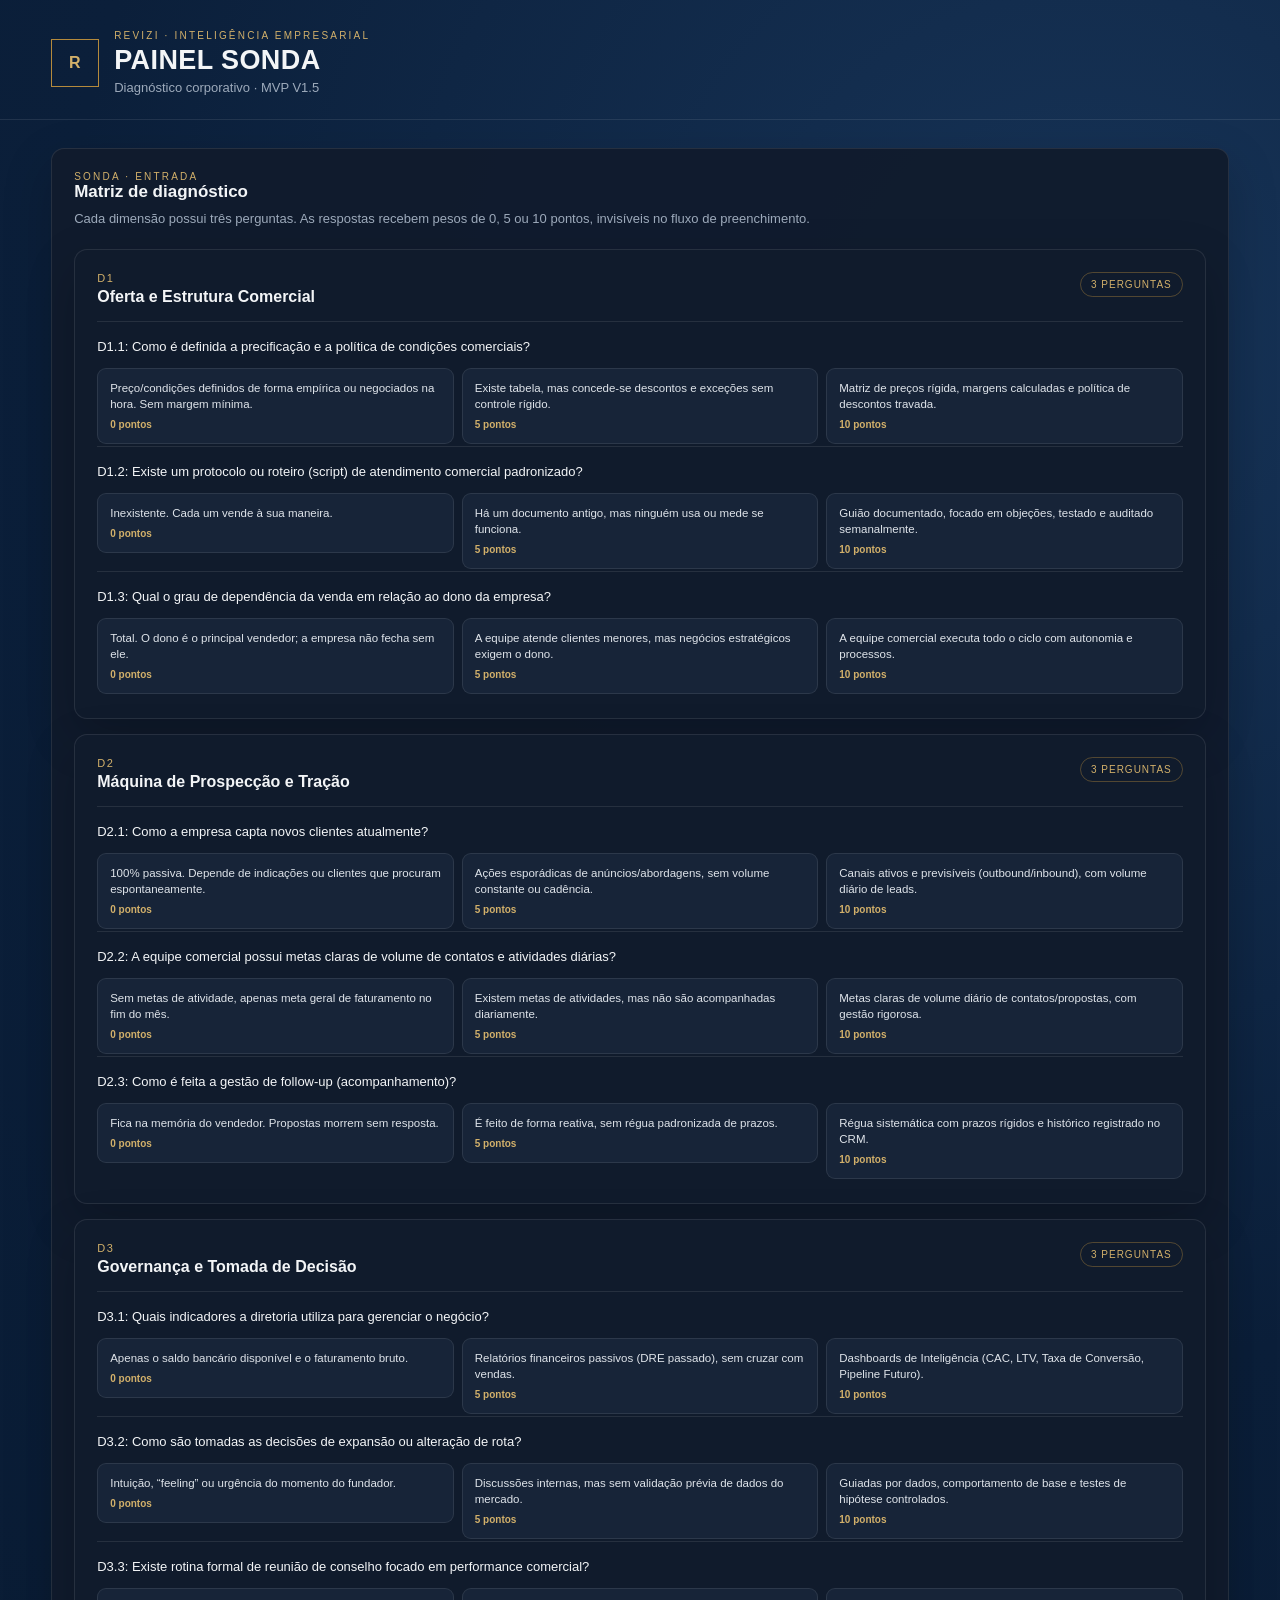
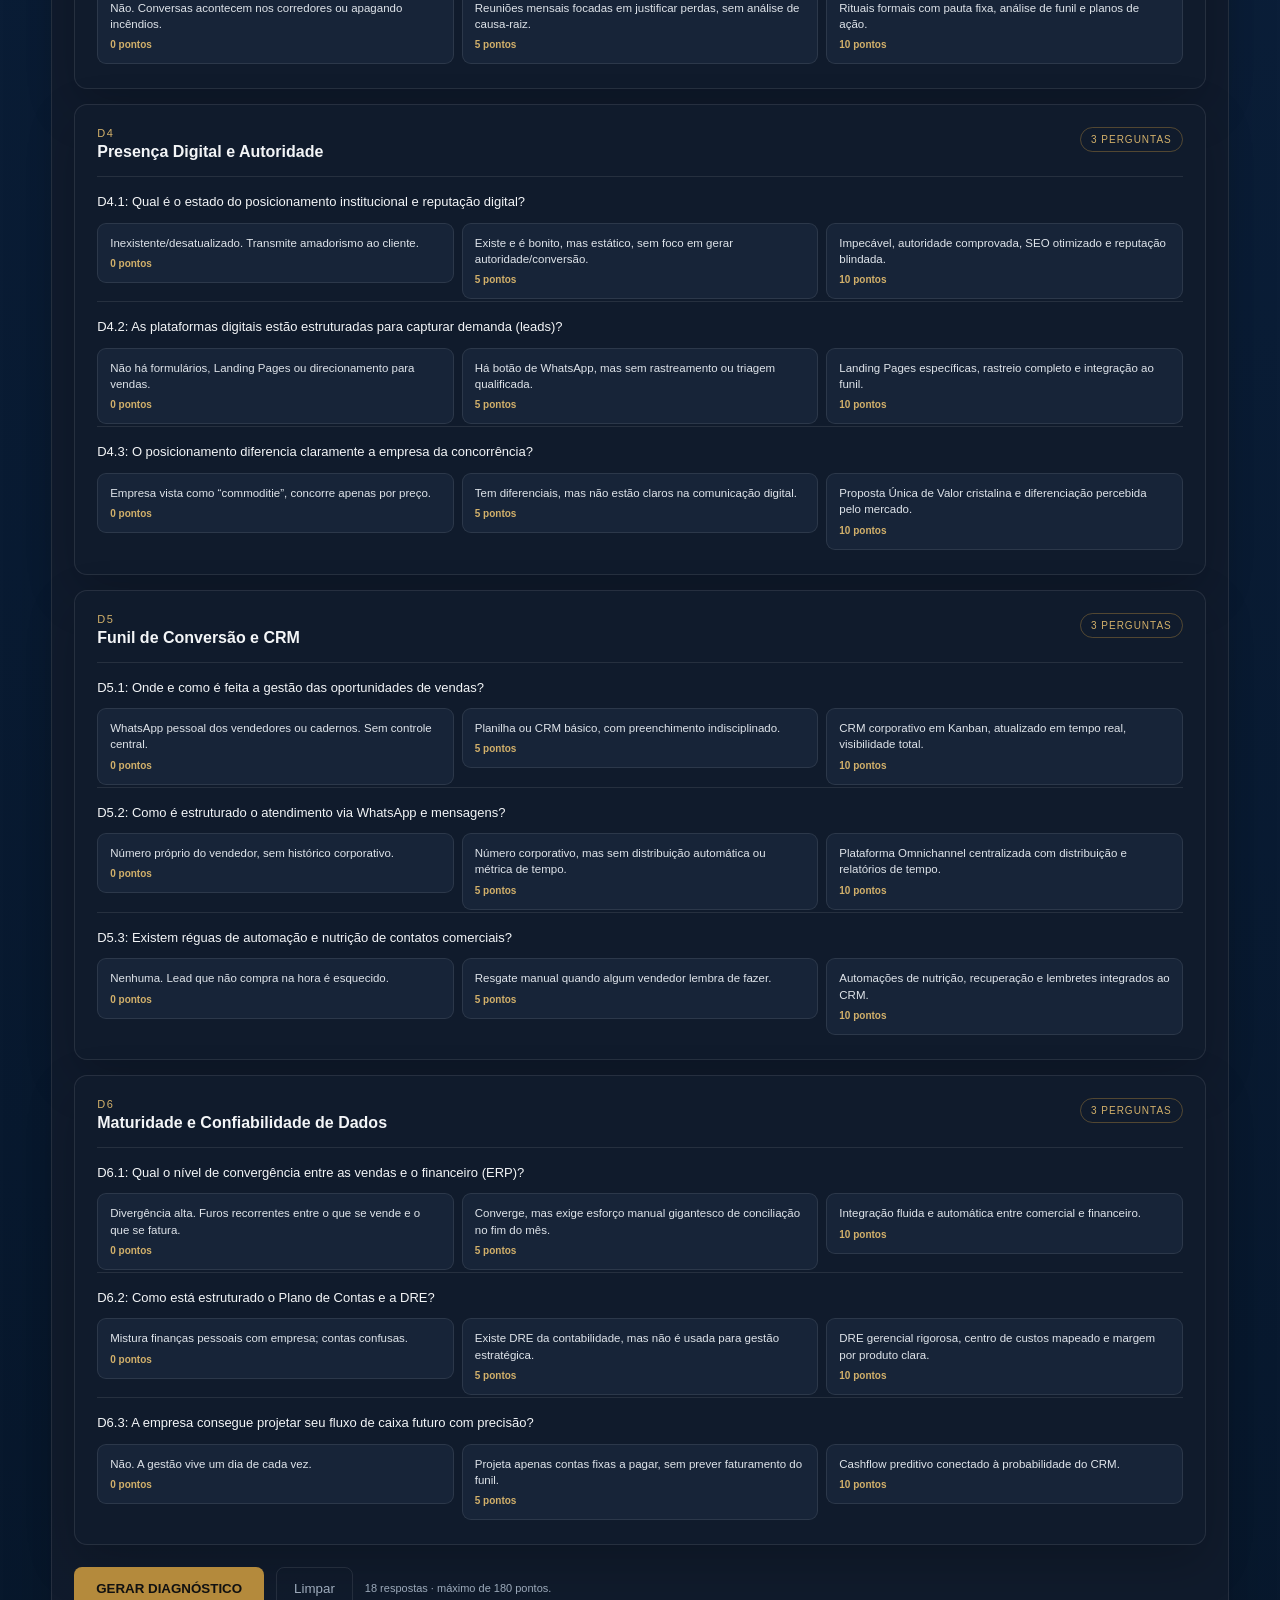
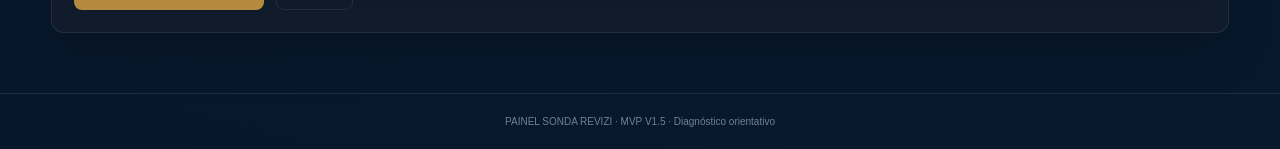
==== painel-sonda/index.html @ de38a180 "Add files via upload" ====
<!doctype html>
<html lang="pt-BR">
<head>
<meta charset="utf-8">
<meta name="viewport" content="width=device-width,initial-scale=1">
<title>PAINEL SONDA REVIZI — MVP V1.5</title>
<style>
:root{--bg:#0B1F3A;--deep:#07172B;--card:#111C2D;--card2:#172438;--gold:#B48A3C;--gold2:#D2B06A;--text:#F3F5F7;--muted:#9DAABB;--line:rgba(255,255,255,.09);--red:#D95C5C;--yellow:#D9AD45;--green:#52B788}
*{box-sizing:border-box}html{scroll-behavior:smooth}body{margin:0;min-height:100vh;background:radial-gradient(circle at 85% 10%,#173458 0,#0B1F3A 32%,#07172B 100%);color:var(--text);font-family:Inter,Roboto,Arial,sans-serif}
.wrap{width:min(1180px,92%);margin:auto}header{padding:30px 0 24px;border-bottom:1px solid var(--line)}
.brand{display:flex;align-items:center;gap:15px}.logo{width:48px;height:48px;border:1px solid var(--gold);display:grid;place-items:center;color:var(--gold2);font-weight:900;letter-spacing:1px}.kicker{font-size:10px;letter-spacing:2.2px;color:var(--gold2);text-transform:uppercase}h1{font-size:27px;letter-spacing:.4px;margin:4px 0}.sub{color:var(--muted);font-size:13px}
main{padding:28px 0 60px}.panel{background:rgba(17,28,45,.96);border:1px solid var(--line);border-radius:13px;padding:22px;box-shadow:0 18px 50px #0003}
.intro{color:var(--muted);font-size:13px;line-height:1.55;margin:7px 0 20px}.section-title{font-size:17px;margin:0 0 5px}
.questions{display:grid;gap:15px}.dimension{overflow:hidden}.dimhead{display:flex;justify-content:space-between;gap:10px;align-items:flex-start;margin-bottom:15px}.dimcode{color:var(--gold2);font-size:11px;letter-spacing:1.7px}.dimname{font-size:16px;font-weight:750;margin-top:4px}.q{border-top:1px solid var(--line);padding:16px 0 2px}.qtext{font-size:13px;line-height:1.45;margin-bottom:11px}.opts{display:grid;grid-template-columns:repeat(3,1fr);gap:8px}.opts input{display:none}.opts label{display:block;background:var(--card2);border:1px solid var(--line);border-radius:9px;padding:11px 12px;cursor:pointer;font-size:11.5px;line-height:1.4;color:#dfe4ea;transition:.15s}.opts label:hover{border-color:#b48a3c88;transform:translateY(-1px)}.opts input:checked+label{border-color:var(--gold);box-shadow:inset 0 0 0 1px var(--gold);background:#1c2b40}.points{display:block;color:var(--gold2);font-size:10px;margin-top:6px;font-weight:700}
.actions{display:flex;align-items:center;gap:12px;margin-top:22px}.primary{background:var(--gold);color:#111;border:0;border-radius:8px;padding:14px 22px;font-weight:850;cursor:pointer}.primary:hover{background:var(--gold2)}.secondary{background:transparent;color:var(--muted);border:1px solid var(--line);border-radius:8px;padding:13px 17px;cursor:pointer}.hint{color:var(--muted);font-size:11px}.error{display:none;color:#f29b9b;font-size:12px;margin-top:10px}
#dashboard{display:none}.dashboard-grid{display:grid;grid-template-columns:1fr 1fr;gap:16px}.wide{grid-column:1/-1}.badge{display:inline-block;padding:6px 10px;border:1px solid #b48a3c66;border-radius:999px;color:var(--gold2);font-size:10px;letter-spacing:1px;text-transform:uppercase}
.product{font-size:29px;font-weight:900;color:var(--gold2);margin:13px 0 8px}.message{font-size:13px;line-height:1.6;color:#dfe4ea}.alert{margin-top:14px;padding:13px;border-left:3px solid var(--gold);background:#b48a3c12;color:#e4e7eb;font-size:12px;line-height:1.55}
.radiography{display:grid;grid-template-columns:repeat(3,1fr);gap:10px;margin-top:15px}.rad{background:var(--card2);border:1px solid var(--line);border-radius:9px;padding:13px}.radtop{display:flex;justify-content:space-between;align-items:center}.radcode{font-weight:800;color:var(--gold2)}.score{font-size:12px;color:var(--muted)}.status{margin-top:8px;font-size:11px;font-weight:800}.status.red{color:var(--red)}.status.yellow{color:var(--yellow)}.status.green{color:var(--green)}
.capabilities{display:flex;flex-wrap:wrap;gap:9px;margin-top:15px}.pill{padding:9px 11px;border-radius:8px;background:#18263A;border:1px solid #b48a3c55;color:#e7ebef;font-size:12px}.empty{color:var(--muted);font-size:12px}
.validation h3{font-size:15px;margin:14px 0 7px}.radios{display:flex;gap:20px;margin:15px 0}.radio{font-size:13px}.forced{display:none;margin-top:12px}.forced.show{display:block}select,textarea{width:100%;background:#091729;color:var(--text);border:1px solid var(--line);border-radius:8px;padding:11px;font:inherit;font-size:12px}textarea{min-height:120px;resize:vertical;margin-top:8px}.label{font-size:11px;color:var(--muted)}.save{margin-top:14px;width:100%}
footer{text-align:center;border-top:1px solid var(--line);padding:22px;color:#718095;font-size:10px}
@media(max-width:850px){.dashboard-grid{grid-template-columns:1fr}.wide{grid-column:auto}.opts{grid-template-columns:1fr}.radiography{grid-template-columns:1fr}.actions{flex-wrap:wrap}}
@media print{body{background:#fff;color:#111}.panel{box-shadow:none;border:1px solid #ccc;background:#fff}.kicker,.dimcode,.product{color:#6d531f}.sub,.intro,.message,.hint,.score,.label{color:#555}header{border-color:#ccc}.dashboard-grid{grid-template-columns:1fr 1fr}.no-print{display:none!important}}
</style>
</head>
<body>
<header><div class="wrap"><div class="brand"><div class="logo">R</div><div><div class="kicker">REVIZI · Inteligência Empresarial</div><h1>PAINEL SONDA</h1><div class="sub">Diagnóstico corporativo · MVP V1.5</div></div></div></div></header>

<main class="wrap">
<section id="questionnaire" class="panel">
<div class="kicker">SONDA · Entrada</div>
<h2 class="section-title">Matriz de diagnóstico</h2>
<p class="intro">Cada dimensão possui três perguntas. As respostas recebem pesos de 0, 5 ou 10 pontos, invisíveis no fluxo de preenchimento.</p>
<div id="questions" class="questions"></div>
<div class="actions no-print">
<button id="generate" class="primary">GERAR DIAGNÓSTICO</button>
<button id="reset" class="secondary">Limpar</button>
<span class="hint">18 respostas · máximo de 180 pontos.</span>
</div>
<div id="error" class="error">Responda todas as 18 perguntas antes de gerar o diagnóstico.</div>
</section>

<section id="dashboard" aria-live="polite">
<div class="dashboard-grid">
<div class="panel wide">
<span class="badge">Dashboard do Sênior · Radiografia</span>
<div id="radiography" class="radiography"></div>
</div>

<div class="panel">
<span class="badge">Prescrição do Motor</span>
<div id="product" class="product"></div>
<div id="message" class="message"></div>
<div id="alert" class="alert" style="display:none"></div>
<h3 style="font-size:13px;margin:20px 0 8px">Capacidades mobilizadas</h3>
<div id="capabilities" class="capabilities"></div>
</div>

<div class="panel validation">
<span class="badge">Validação humana · Feedback</span>
<h3>Você aprova a prescrição sugerida pelo algoritmo?</h3>
<div class="radios">
<label class="radio"><input type="radio" name="validation" value="Aprovar"> Aprovar</label>
<label class="radio"><input type="radio" name="validation" value="Divergir"> Divergir / Alterar</label>
</div>
<div id="forced" class="forced">
<div class="label">Produto real definido pelo Sênior</div>
<select id="forcedProduct">
<option value="">Selecione...</option><option>REVIZI LASTRO</option><option>REVIZI PULSO</option><option>REVIZI VÉRTICE</option>
</select>
<div class="label" style="display:block;margin-top:12px">Justificativa Técnica da Divergência</div>
<textarea id="justification" placeholder="Justificativa Técnica da Divergência (Isso treinará as futuras versões da IA)..."></textarea>
</div>
<button id="save" class="primary save no-print">SALVAR DIAGNÓSTICO E GERAR RELATÓRIO</button>
<div id="saveStatus" class="hint" style="margin-top:9px"></div>
</div>

<div class="panel wide no-print">
<span class="badge">Próxima ação</span>
<div class="message" style="margin-top:12px">A SONDA é um pré-diagnóstico. A validação do Sênior permanece parte do processo decisório e registra o aprendizado para futuras versões.</div>
</div>
</div>
</section>
</main>
<footer>PAINEL SONDA REVIZI · MVP V1.5 · Diagnóstico orientativo</footer>

<script>
const data=[
{code:"D1",name:"Oferta e Estrutura Comercial",qs:[
["Como é definida a precificação e a política de condições comerciais?",["Preço/condições definidos de forma empírica ou negociados na hora. Sem margem mínima.",0],["Existe tabela, mas concede-se descontos e exceções sem controle rígido.",5],["Matriz de preços rígida, margens calculadas e política de descontos travada.",10]],
["Existe um protocolo ou roteiro (script) de atendimento comercial padronizado?",["Inexistente. Cada um vende à sua maneira.",0],["Há um documento antigo, mas ninguém usa ou mede se funciona.",5],["Guião documentado, focado em objeções, testado e auditado semanalmente.",10]],
["Qual o grau de dependência da venda em relação ao dono da empresa?",["Total. O dono é o principal vendedor; a empresa não fecha sem ele.",0],["A equipe atende clientes menores, mas negócios estratégicos exigem o dono.",5],["A equipe comercial executa todo o ciclo com autonomia e processos.",10]]
]},
{code:"D2",name:"Máquina de Prospecção e Tração",qs:[
["Como a empresa capta novos clientes atualmente?",["100% passiva. Depende de indicações ou clientes que procuram espontaneamente.",0],["Ações esporádicas de anúncios/abordagens, sem volume constante ou cadência.",5],["Canais ativos e previsíveis (outbound/inbound), com volume diário de leads.",10]],
["A equipe comercial possui metas claras de volume de contatos e atividades diárias?",["Sem metas de atividade, apenas meta geral de faturamento no fim do mês.",0],["Existem metas de atividades, mas não são acompanhadas diariamente.",5],["Metas claras de volume diário de contatos/propostas, com gestão rigorosa.",10]],
["Como é feita a gestão de follow-up (acompanhamento)?",["Fica na memória do vendedor. Propostas morrem sem resposta.",0],["É feito de forma reativa, sem régua padronizada de prazos.",5],["Régua sistemática com prazos rígidos e histórico registrado no CRM.",10]]
]},
{code:"D3",name:"Governança e Tomada de Decisão",qs:[
["Quais indicadores a diretoria utiliza para gerenciar o negócio?",["Apenas o saldo bancário disponível e o faturamento bruto.",0],["Relatórios financeiros passivos (DRE passado), sem cruzar com vendas.",5],["Dashboards de Inteligência (CAC, LTV, Taxa de Conversão, Pipeline Futuro).",10]],
["Como são tomadas as decisões de expansão ou alteração de rota?",["Intuição, “feeling” ou urgência do momento do fundador.",0],["Discussões internas, mas sem validação prévia de dados do mercado.",5],["Guiadas por dados, comportamento de base e testes de hipótese controlados.",10]],
["Existe rotina formal de reunião de conselho focado em performance comercial?",["Não. Conversas acontecem nos corredores ou apagando incêndios.",0],["Reuniões mensais focadas em justificar perdas, sem análise de causa-raiz.",5],["Rituais formais com pauta fixa, análise de funil e planos de ação.",10]]
]},
{code:"D4",name:"Presença Digital e Autoridade",qs:[
["Qual é o estado do posicionamento institucional e reputação digital?",["Inexistente/desatualizado. Transmite amadorismo ao cliente.",0],["Existe e é bonito, mas estático, sem foco em gerar autoridade/conversão.",5],["Impecável, autoridade comprovada, SEO otimizado e reputação blindada.",10]],
["As plataformas digitais estão estruturadas para capturar demanda (leads)?",["Não há formulários, Landing Pages ou direcionamento para vendas.",0],["Há botão de WhatsApp, mas sem rastreamento ou triagem qualificada.",5],["Landing Pages específicas, rastreio completo e integração ao funil.",10]],
["O posicionamento diferencia claramente a empresa da concorrência?",["Empresa vista como “commoditie”, concorre apenas por preço.",0],["Tem diferenciais, mas não estão claros na comunicação digital.",5],["Proposta Única de Valor cristalina e diferenciação percebida pelo mercado.",10]]
]},
{code:"D5",name:"Funil de Conversão e CRM",qs:[
["Onde e como é feita a gestão das oportunidades de vendas?",["WhatsApp pessoal dos vendedores ou cadernos. Sem controle central.",0],["Planilha ou CRM básico, com preenchimento indisciplinado.",5],["CRM corporativo em Kanban, atualizado em tempo real, visibilidade total.",10]],
["Como é estruturado o atendimento via WhatsApp e mensagens?",["Número próprio do vendedor, sem histórico corporativo.",0],["Número corporativo, mas sem distribuição automática ou métrica de tempo.",5],["Plataforma Omnichannel centralizada com distribuição e relatórios de tempo.",10]],
["Existem réguas de automação e nutrição de contatos comerciais?",["Nenhuma. Lead que não compra na hora é esquecido.",0],["Resgate manual quando algum vendedor lembra de fazer.",5],["Automações de nutrição, recuperação e lembretes integrados ao CRM.",10]]
]},
{code:"D6",name:"Maturidade e Confiabilidade de Dados",qs:[
["Qual o nível de convergência entre as vendas e o financeiro (ERP)?",["Divergência alta. Furos recorrentes entre o que se vende e o que se fatura.",0],["Converge, mas exige esforço manual gigantesco de conciliação no fim do mês.",5],["Integração fluida e automática entre comercial e financeiro.",10]],
["Como está estruturado o Plano de Contas e a DRE?",["Mistura finanças pessoais com empresa; contas confusas.",0],["Existe DRE da contabilidade, mas não é usada para gestão estratégica.",5],["DRE gerencial rigorosa, centro de custos mapeado e margem por produto clara.",10]],
["A empresa consegue projetar seu fluxo de caixa futuro com precisão?",["Não. A gestão vive um dia de cada vez.",0],["Projeta apenas contas fixas a pagar, sem prever faturamento do funil.",5],["Cashflow preditivo conectado à probabilidade do CRM.",10]]
]}
];

function renderQuestions(){
 const root=document.getElementById("questions");
 root.innerHTML=data.map(d=>`<div class="panel dimension"><div class="dimhead"><div><div class="dimcode">${d.code}</div><div class="dimname">${d.name}</div></div><span class="badge">3 perguntas</span></div>
 ${d.qs.map((q,i)=>`<div class="q"><div class="qtext">${d.code}.${i+1}: ${q[0]}</div><div class="opts">
 ${q.slice(1).map((o,j)=>{const id=d.code+"-"+i+"-"+j;return `<div><input id="${id}" type="radio" name="${d.code}-${i}" value="${o[1]}"><label for="${id}">${o[0]}<span class="points">${o[1]} pontos</span></label></div>`}).join("")}
 </div></div>`).join("")}</div>`).join("");
}
renderQuestions();

const stateLabel={red:"🔴 CRÍTICO",yellow:"🟡 DEFICIENTE",green:"🟢 VALIDADO"};
function selected(name){return document.querySelector(`input[name="${name}"]:checked`)?.value??null}
function scoreState(s){return s<=12?"red":s<=21?"yellow":"green"}
function calc(){
 const dims=[];
 for(const d of data){
   let total=0;
   for(let i=0;i<3;i++){const v=selected(`${d.code}-${i}`);if(v===null)return null;total+=Number(v)}
   dims.push({code:d.code,name:d.name,score:total,state:scoreState(total)})
 }
 const d1=dims[0].state,d2=dims[1].state,d3=dims[2].state;
 let product,message,alert="";
 if(d1==="red"||d1==="yellow"){product="REVIZI LASTRO";message="A prioridade é fortalecer a base estrutural da empresa antes de avançar para estágios superiores da jornada."}
 else if(d2==="red"||d2==="yellow"){product="REVIZI PULSO";message="A estrutura apresenta validação, mas existe necessidade de fortalecer tração e prospecção para sustentar o crescimento."}
 else if(d3==="red"||d3==="yellow"){product="REVIZI VÉRTICE";message="Oferta e tração apresentam validação, mas a governança e a qualidade da decisão exigem intervenção estratégica."}
 else{product="OPERAÇÃO VALIDADA (Alta Maturidade)";message="A empresa não necessita de intervenção estrutural (Lastro/Pulso/Vértice). Foco em implementação de tecnologia complementar ou M&A.";alert="Alta maturidade estrutural identificada. A atuação deve priorizar tecnologia complementar ou projetos avançados de Escala/M&A."}
 const capacidades=[];
 if(dims[3].state!=="green")capacidades.push("Presença Pro");
 if(dims[4].state!=="green")capacidades.push("NIVO");
 if(dims[5].state!=="green")capacidades.push("VERA");
 return {dims,product,message,alert,capacidades};
}
function renderResult(r){
 document.getElementById("radiography").innerHTML=r.dims.map(d=>`<div class="rad"><div class="radtop"><span class="radcode">${d.code}</span><span class="score">${d.score}/30</span></div><div class="status ${d.state}">${stateLabel[d.state]}</div></div>`).join("");
 document.getElementById("product").textContent=r.product;
 document.getElementById("message").textContent=r.message;
 const a=document.getElementById("alert");a.textContent=r.alert;a.style.display=r.alert?"block":"none";
 document.getElementById("capabilities").innerHTML=r.capacidades.length?r.capacidades.map(x=>`<span class="pill">↳ ${x}</span>`).join(""):`<span class="empty">Nenhuma capacidade extra obrigatória.</span>`;
}
document.getElementById("generate").onclick=()=>{
 const r=calc(),err=document.getElementById("error");
 if(!r){err.style.display="block";return}
 err.style.display="none";renderResult(r);document.getElementById("questionnaire").style.display="none";document.getElementById("dashboard").style.display="block";window.scrollTo({top:0,behavior:"smooth"});
};
document.getElementById("reset").onclick=()=>location.reload();
document.querySelectorAll('input[name="validation"]').forEach(x=>x.addEventListener("change",()=>{
 document.getElementById("forced").classList.toggle("show",x.value==="Divergir"&&x.checked);
}));
document.getElementById("save").onclick=()=>{
 const val=document.querySelector('input[name="validation"]:checked')?.value;
 if(!val){document.getElementById("saveStatus").textContent="Selecione Aprovar ou Divergir / Alterar.";return}
 if(val==="Divergir"&&(!document.getElementById("forcedProduct").value||!document.getElementById("justification").value.trim())){
   document.getElementById("saveStatus").textContent="Na divergência, informe o produto real e a justificativa técnica.";return
 }
 const r=calc();
 const report={dataHora:new Date().toISOString(),resultado:r,validacao:val,produtoForcado:val==="Divergir"?document.getElementById("forcedProduct").value:null,justificativa:val==="Divergir"?document.getElementById("justification").value.trim():null};
 const blob=new Blob([JSON.stringify(report,null,2)],{type:"application/json"});
 const a=document.createElement("a");a.href=URL.createObjectURL(blob);a.download="relatorio-sonda-revizi.json";a.click();URL.revokeObjectURL(a.href);
 document.getElementById("saveStatus").textContent="Diagnóstico salvo. Relatório JSON gerado com os dados e o feedback do Sênior.";
};
</script>
</body>
</html>
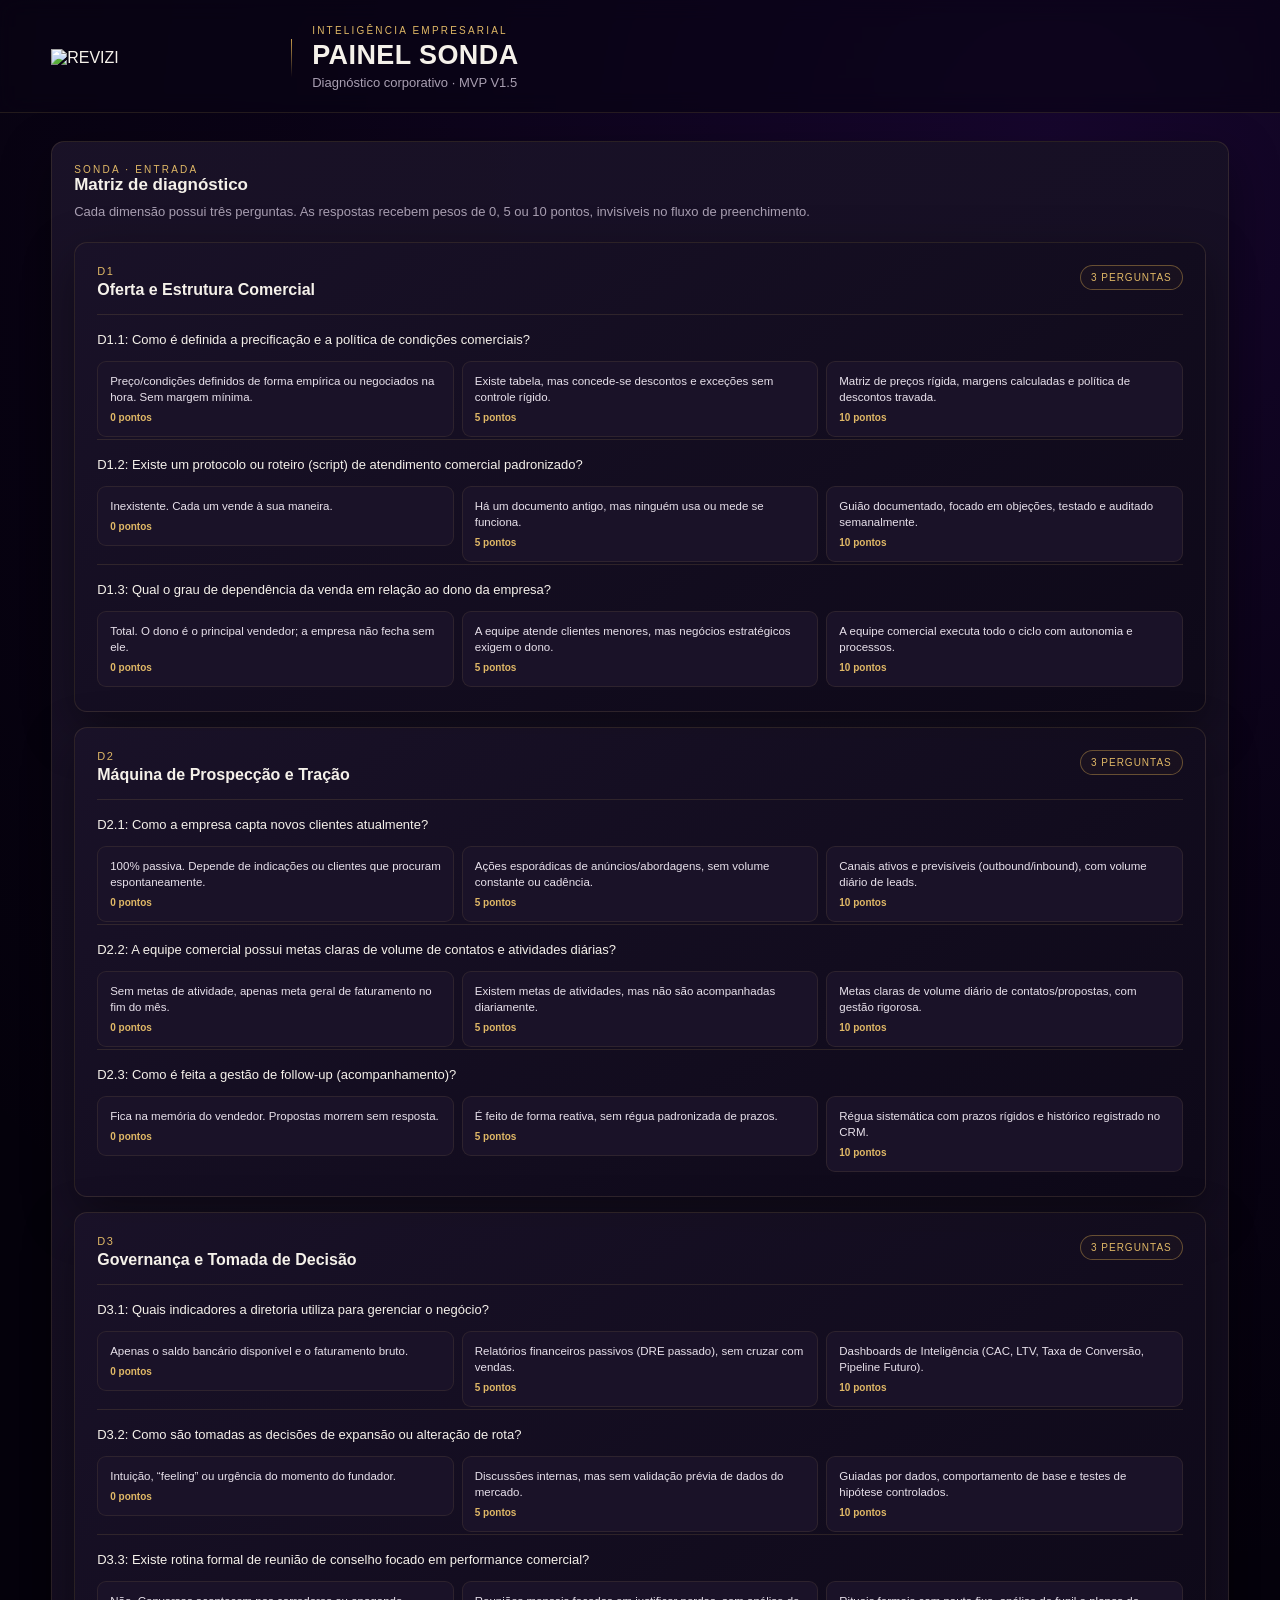
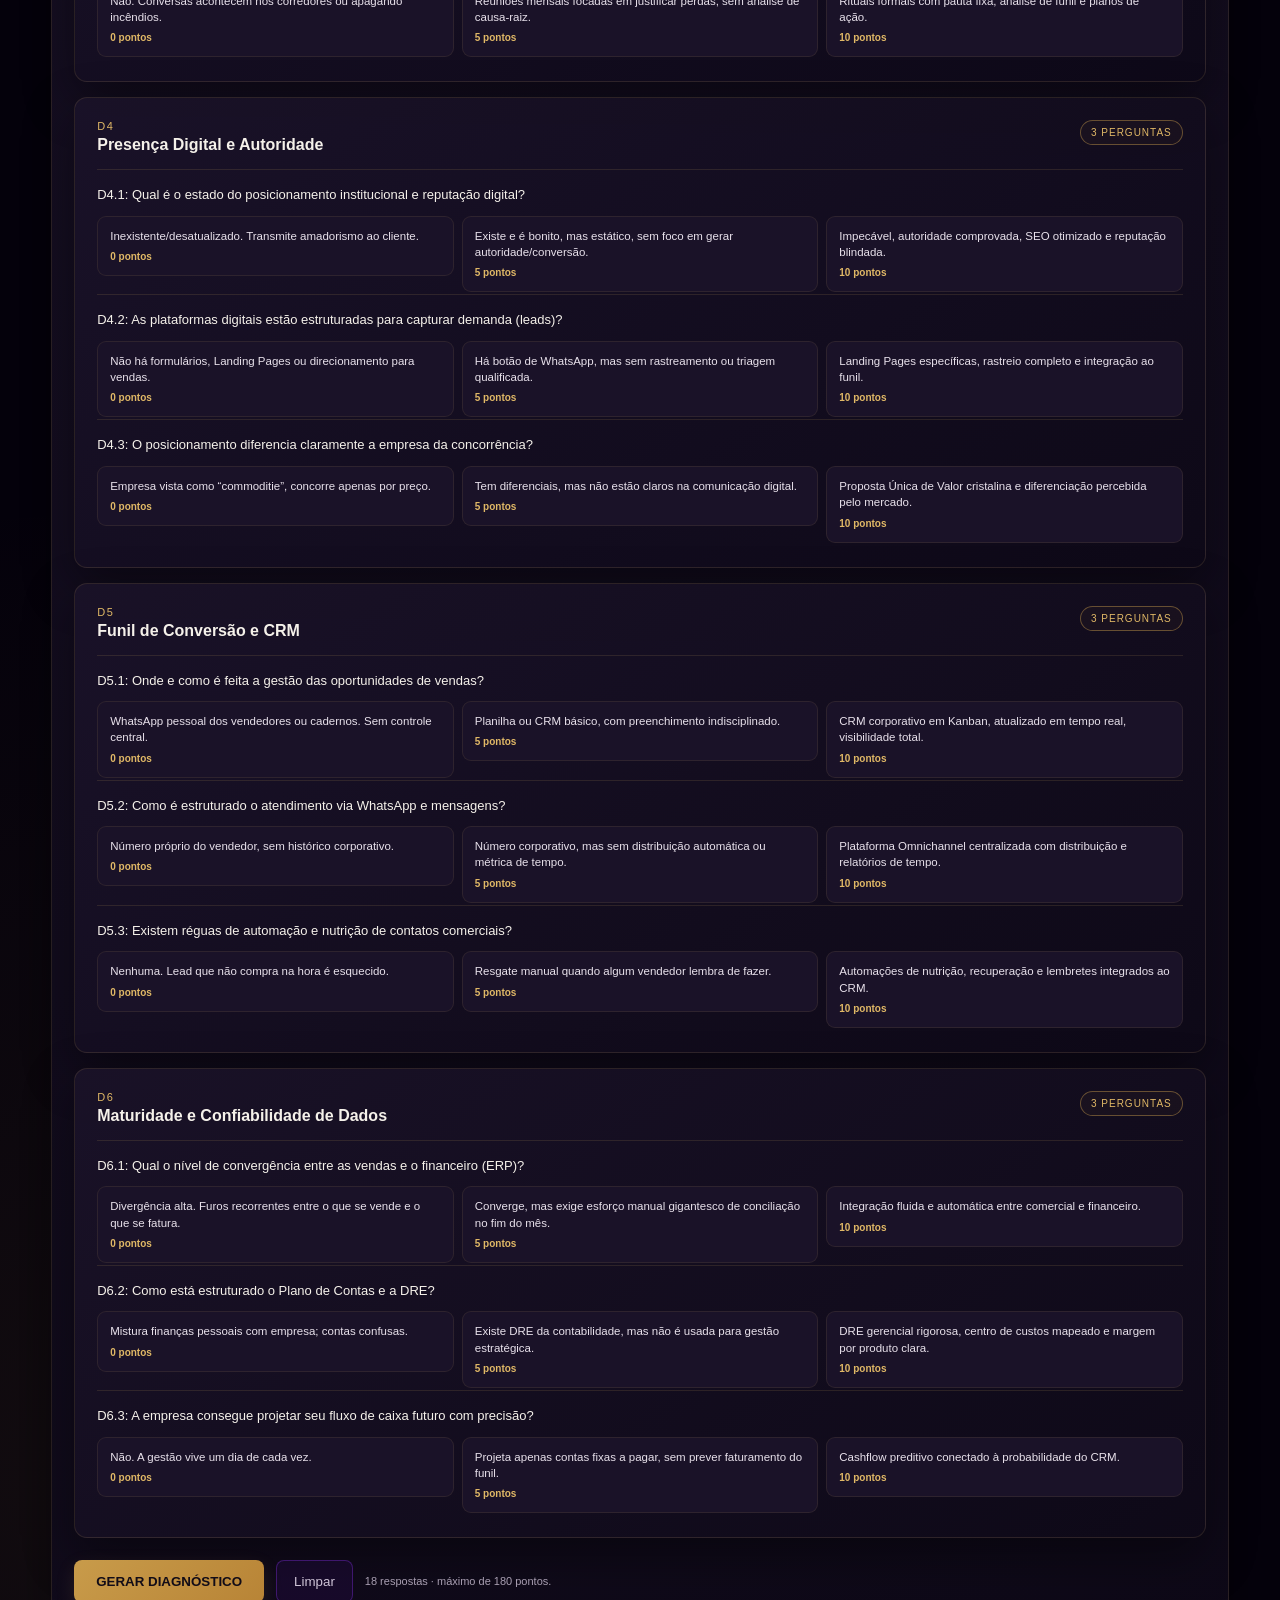
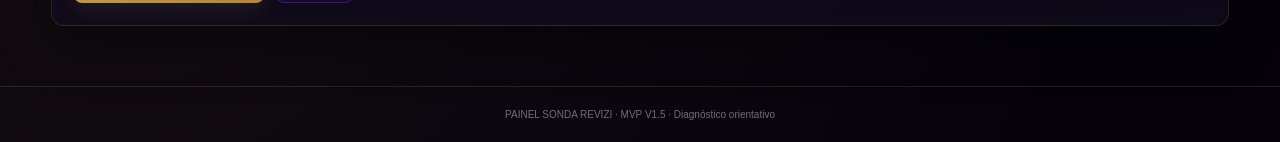
==== commit f0720f3d: "Add files via upload" ====
--- a/painel-sonda/index.html
+++ b/painel-sonda/index.html
@@ -5,26 +5,94 @@
 <meta name="viewport" content="width=device-width,initial-scale=1">
 <title>PAINEL SONDA REVIZI — MVP V1.5</title>
 <style>
-:root{--bg:#0B1F3A;--deep:#07172B;--card:#111C2D;--card2:#172438;--gold:#B48A3C;--gold2:#D2B06A;--text:#F3F5F7;--muted:#9DAABB;--line:rgba(255,255,255,.09);--red:#D95C5C;--yellow:#D9AD45;--green:#52B788}
-*{box-sizing:border-box}html{scroll-behavior:smooth}body{margin:0;min-height:100vh;background:radial-gradient(circle at 85% 10%,#173458 0,#0B1F3A 32%,#07172B 100%);color:var(--text);font-family:Inter,Roboto,Arial,sans-serif}
-.wrap{width:min(1180px,92%);margin:auto}header{padding:30px 0 24px;border-bottom:1px solid var(--line)}
-.brand{display:flex;align-items:center;gap:15px}.logo{width:48px;height:48px;border:1px solid var(--gold);display:grid;place-items:center;color:var(--gold2);font-weight:900;letter-spacing:1px}.kicker{font-size:10px;letter-spacing:2.2px;color:var(--gold2);text-transform:uppercase}h1{font-size:27px;letter-spacing:.4px;margin:4px 0}.sub{color:var(--muted);font-size:13px}
-main{padding:28px 0 60px}.panel{background:rgba(17,28,45,.96);border:1px solid var(--line);border-radius:13px;padding:22px;box-shadow:0 18px 50px #0003}
-.intro{color:var(--muted);font-size:13px;line-height:1.55;margin:7px 0 20px}.section-title{font-size:17px;margin:0 0 5px}
-.questions{display:grid;gap:15px}.dimension{overflow:hidden}.dimhead{display:flex;justify-content:space-between;gap:10px;align-items:flex-start;margin-bottom:15px}.dimcode{color:var(--gold2);font-size:11px;letter-spacing:1.7px}.dimname{font-size:16px;font-weight:750;margin-top:4px}.q{border-top:1px solid var(--line);padding:16px 0 2px}.qtext{font-size:13px;line-height:1.45;margin-bottom:11px}.opts{display:grid;grid-template-columns:repeat(3,1fr);gap:8px}.opts input{display:none}.opts label{display:block;background:var(--card2);border:1px solid var(--line);border-radius:9px;padding:11px 12px;cursor:pointer;font-size:11.5px;line-height:1.4;color:#dfe4ea;transition:.15s}.opts label:hover{border-color:#b48a3c88;transform:translateY(-1px)}.opts input:checked+label{border-color:var(--gold);box-shadow:inset 0 0 0 1px var(--gold);background:#1c2b40}.points{display:block;color:var(--gold2);font-size:10px;margin-top:6px;font-weight:700}
-.actions{display:flex;align-items:center;gap:12px;margin-top:22px}.primary{background:var(--gold);color:#111;border:0;border-radius:8px;padding:14px 22px;font-weight:850;cursor:pointer}.primary:hover{background:var(--gold2)}.secondary{background:transparent;color:var(--muted);border:1px solid var(--line);border-radius:8px;padding:13px 17px;cursor:pointer}.hint{color:var(--muted);font-size:11px}.error{display:none;color:#f29b9b;font-size:12px;margin-top:10px}
-#dashboard{display:none}.dashboard-grid{display:grid;grid-template-columns:1fr 1fr;gap:16px}.wide{grid-column:1/-1}.badge{display:inline-block;padding:6px 10px;border:1px solid #b48a3c66;border-radius:999px;color:var(--gold2);font-size:10px;letter-spacing:1px;text-transform:uppercase}
-.product{font-size:29px;font-weight:900;color:var(--gold2);margin:13px 0 8px}.message{font-size:13px;line-height:1.6;color:#dfe4ea}.alert{margin-top:14px;padding:13px;border-left:3px solid var(--gold);background:#b48a3c12;color:#e4e7eb;font-size:12px;line-height:1.55}
-.radiography{display:grid;grid-template-columns:repeat(3,1fr);gap:10px;margin-top:15px}.rad{background:var(--card2);border:1px solid var(--line);border-radius:9px;padding:13px}.radtop{display:flex;justify-content:space-between;align-items:center}.radcode{font-weight:800;color:var(--gold2)}.score{font-size:12px;color:var(--muted)}.status{margin-top:8px;font-size:11px;font-weight:800}.status.red{color:var(--red)}.status.yellow{color:var(--yellow)}.status.green{color:var(--green)}
-.capabilities{display:flex;flex-wrap:wrap;gap:9px;margin-top:15px}.pill{padding:9px 11px;border-radius:8px;background:#18263A;border:1px solid #b48a3c55;color:#e7ebef;font-size:12px}.empty{color:var(--muted);font-size:12px}
-.validation h3{font-size:15px;margin:14px 0 7px}.radios{display:flex;gap:20px;margin:15px 0}.radio{font-size:13px}.forced{display:none;margin-top:12px}.forced.show{display:block}select,textarea{width:100%;background:#091729;color:var(--text);border:1px solid var(--line);border-radius:8px;padding:11px;font:inherit;font-size:12px}textarea{min-height:120px;resize:vertical;margin-top:8px}.label{font-size:11px;color:var(--muted)}.save{margin-top:14px;width:100%}
-footer{text-align:center;border-top:1px solid var(--line);padding:22px;color:#718095;font-size:10px}
-@media(max-width:850px){.dashboard-grid{grid-template-columns:1fr}.wide{grid-column:auto}.opts{grid-template-columns:1fr}.radiography{grid-template-columns:1fr}.actions{flex-wrap:wrap}}
-@media print{body{background:#fff;color:#111}.panel{box-shadow:none;border:1px solid #ccc;background:#fff}.kicker,.dimcode,.product{color:#6d531f}.sub,.intro,.message,.hint,.score,.label{color:#555}header{border-color:#ccc}.dashboard-grid{grid-template-columns:1fr 1fr}.no-print{display:none!important}}
+:root{
+  --bg:#090414;--deep:#05020C;--card:#120D1D;--card2:#1A1228;
+  --purple:#5415A3;--purple2:#6F28C4;--gold:#C89B4A;--gold2:#E0B866;
+  --text:#F5F1EA;--muted:#A99FB2;--line:rgba(224,184,102,.13);
+  --red:#D95C5C;--yellow:#D9AD45;--green:#52B788
+}
+*{box-sizing:border-box}html{scroll-behavior:smooth}
+body{margin:0;min-height:100vh;background:
+radial-gradient(circle at 82% 4%,rgba(84,21,163,.22) 0,rgba(84,21,163,.07) 22%,transparent 43%),
+radial-gradient(circle at 8% 92%,rgba(200,155,74,.07) 0,transparent 30%),var(--deep);
+color:var(--text);font-family:Inter,Roboto,Arial,sans-serif}
+.wrap{width:min(1180px,92%);margin:auto}
+header{padding:25px 0 22px;border-bottom:1px solid var(--line);background:rgba(9,4,20,.62);backdrop-filter:blur(10px)}
+.brand{display:flex;align-items:center;gap:20px}
+.logo-img{width:220px;height:auto;display:block}
+.brand-divider{height:38px;width:1px;background:linear-gradient(var(--gold),transparent)}
+.kicker{font-size:10px;letter-spacing:2.2px;color:var(--gold2);text-transform:uppercase}
+h1{font-size:27px;letter-spacing:.4px;margin:4px 0}
+.sub{color:var(--muted);font-size:13px}
+main{padding:28px 0 60px}
+.panel{background:linear-gradient(145deg,rgba(26,18,40,.97),rgba(14,9,24,.97));
+border:1px solid var(--line);border-radius:13px;padding:22px;box-shadow:0 18px 50px #0006}
+.intro{color:var(--muted);font-size:13px;line-height:1.55;margin:7px 0 20px}
+.section-title{font-size:17px;margin:0 0 5px}
+.questions{display:grid;gap:15px}
+.dimension{overflow:hidden}
+.dimhead{display:flex;justify-content:space-between;gap:10px;align-items:flex-start;margin-bottom:15px}
+.dimcode{color:var(--gold2);font-size:11px;letter-spacing:1.7px}
+.dimname{font-size:16px;font-weight:750;margin-top:4px}
+.q{border-top:1px solid var(--line);padding:16px 0 2px}
+.qtext{font-size:13px;line-height:1.45;margin-bottom:11px}
+.opts{display:grid;grid-template-columns:repeat(3,1fr);gap:8px}
+.opts input{display:none}
+.opts label{display:block;background:var(--card2);border:1px solid rgba(224,184,102,.10);border-radius:9px;padding:11px 12px;cursor:pointer;font-size:11.5px;line-height:1.4;color:#e8e1eb;transition:.15s}
+.opts label:hover{border-color:rgba(111,40,196,.75);transform:translateY(-1px);background:#211531}
+.opts input:checked+label{border-color:var(--gold);box-shadow:inset 0 0 0 1px var(--gold),0 0 18px rgba(200,155,74,.08);background:linear-gradient(135deg,#241631,#1B1228)}
+.points{display:block;color:var(--gold2);font-size:10px;margin-top:6px;font-weight:700}
+.actions{display:flex;align-items:center;gap:12px;margin-top:22px}
+.primary{background:linear-gradient(135deg,var(--gold),#B88436);color:#120C17;border:0;border-radius:8px;padding:14px 22px;font-weight:850;cursor:pointer;box-shadow:0 7px 20px rgba(200,155,74,.12)}
+.primary:hover{background:var(--gold2);transform:translateY(-1px)}
+.secondary{background:rgba(84,21,163,.12);color:#cfc4d7;border:1px solid rgba(111,40,196,.45);border-radius:8px;padding:13px 17px;cursor:pointer}
+.secondary:hover{border-color:var(--purple2);background:rgba(84,21,163,.2)}
+.hint{color:var(--muted);font-size:11px}
+.error{display:none;color:#f29b9b;font-size:12px;margin-top:10px}
+#dashboard{display:none}
+.dashboard-grid{display:grid;grid-template-columns:1fr 1fr;gap:16px}
+.wide{grid-column:1/-1}
+.badge{display:inline-block;padding:6px 10px;border:1px solid rgba(200,155,74,.45);border-radius:999px;color:var(--gold2);font-size:10px;letter-spacing:1px;text-transform:uppercase;background:rgba(200,155,74,.04)}
+.product{font-size:29px;font-weight:900;color:var(--gold2);margin:13px 0 8px}
+.message{font-size:13px;line-height:1.6;color:#e6dfe9}
+.alert{margin-top:14px;padding:13px;border-left:3px solid var(--gold);background:linear-gradient(90deg,rgba(84,21,163,.12),rgba(200,155,74,.04));color:#e4dfe8;font-size:12px;line-height:1.55}
+.radiography{display:grid;grid-template-columns:repeat(3,1fr);gap:10px;margin-top:15px}
+.rad{background:var(--card2);border:1px solid rgba(224,184,102,.10);border-radius:9px;padding:13px}
+.radtop{display:flex;justify-content:space-between;align-items:center}
+.radcode{font-weight:800;color:var(--gold2)}
+.score{font-size:12px;color:var(--muted)}
+.status{margin-top:8px;font-size:11px;font-weight:800}
+.status.red{color:var(--red)}.status.yellow{color:var(--yellow)}.status.green{color:var(--green)}
+.capabilities{display:flex;flex-wrap:wrap;gap:9px;margin-top:15px}
+.pill{padding:9px 11px;border-radius:8px;background:rgba(84,21,163,.15);border:1px solid rgba(111,40,196,.42);color:#eee7f1;font-size:12px}
+.empty{color:var(--muted);font-size:12px}
+.validation h3{font-size:15px;margin:14px 0 7px}
+.radios{display:flex;gap:20px;margin:15px 0}
+.radio{font-size:13px}
+.radio input{accent-color:var(--gold)}
+.forced{display:none;margin-top:12px}.forced.show{display:block}
+select,textarea{width:100%;background:#090510;color:var(--text);border:1px solid rgba(224,184,102,.15);border-radius:8px;padding:11px;font:inherit;font-size:12px}
+select:focus,textarea:focus{outline:none;border-color:var(--gold);box-shadow:0 0 0 2px rgba(200,155,74,.09)}
+textarea{min-height:120px;resize:vertical;margin-top:8px}
+.label{font-size:11px;color:var(--muted)}.save{margin-top:14px;width:100%}
+footer{text-align:center;border-top:1px solid var(--line);padding:22px;color:#756A7D;font-size:10px}
+@media(max-width:850px){
+ .brand{align-items:flex-start}.brand-divider{display:none}.logo-img{width:180px}
+ .dashboard-grid{grid-template-columns:1fr}.wide{grid-column:auto}.opts{grid-template-columns:1fr}.radiography{grid-template-columns:1fr}.actions{flex-wrap:wrap}
+}
+@media print{
+ body{background:#fff;color:#111}.panel{box-shadow:none;border:1px solid #ccc;background:#fff}
+ .kicker,.dimcode,.product{color:#6d531f}.sub,.intro,.message,.hint,.score,.label{color:#555}
+ header{border-color:#ccc}.dashboard-grid{grid-template-columns:1fr 1fr}.no-print{display:none!important}
+}
 </style>
 </head>
 <body>
-<header><div class="wrap"><div class="brand"><div class="logo">R</div><div><div class="kicker">REVIZI · Inteligência Empresarial</div><h1>PAINEL SONDA</h1><div class="sub">Diagnóstico corporativo · MVP V1.5</div></div></div></div></header>
+<header><div class="wrap"><div class="brand">
+<img class="logo-img" src="https://res.cloudinary.com/dslj0yjkm/image/upload/v1786901639/revizi-logo-novo-padrao-fundo-escuro_zjn6us.png" alt="REVIZI">
+<div class="brand-divider"></div>
+<div><div class="kicker">Inteligência Empresarial</div><h1>PAINEL SONDA</h1><div class="sub">Diagnóstico corporativo · MVP V1.5</div></div>
+</div></div></header>
 
 <main class="wrap">
 <section id="questionnaire" class="panel">
